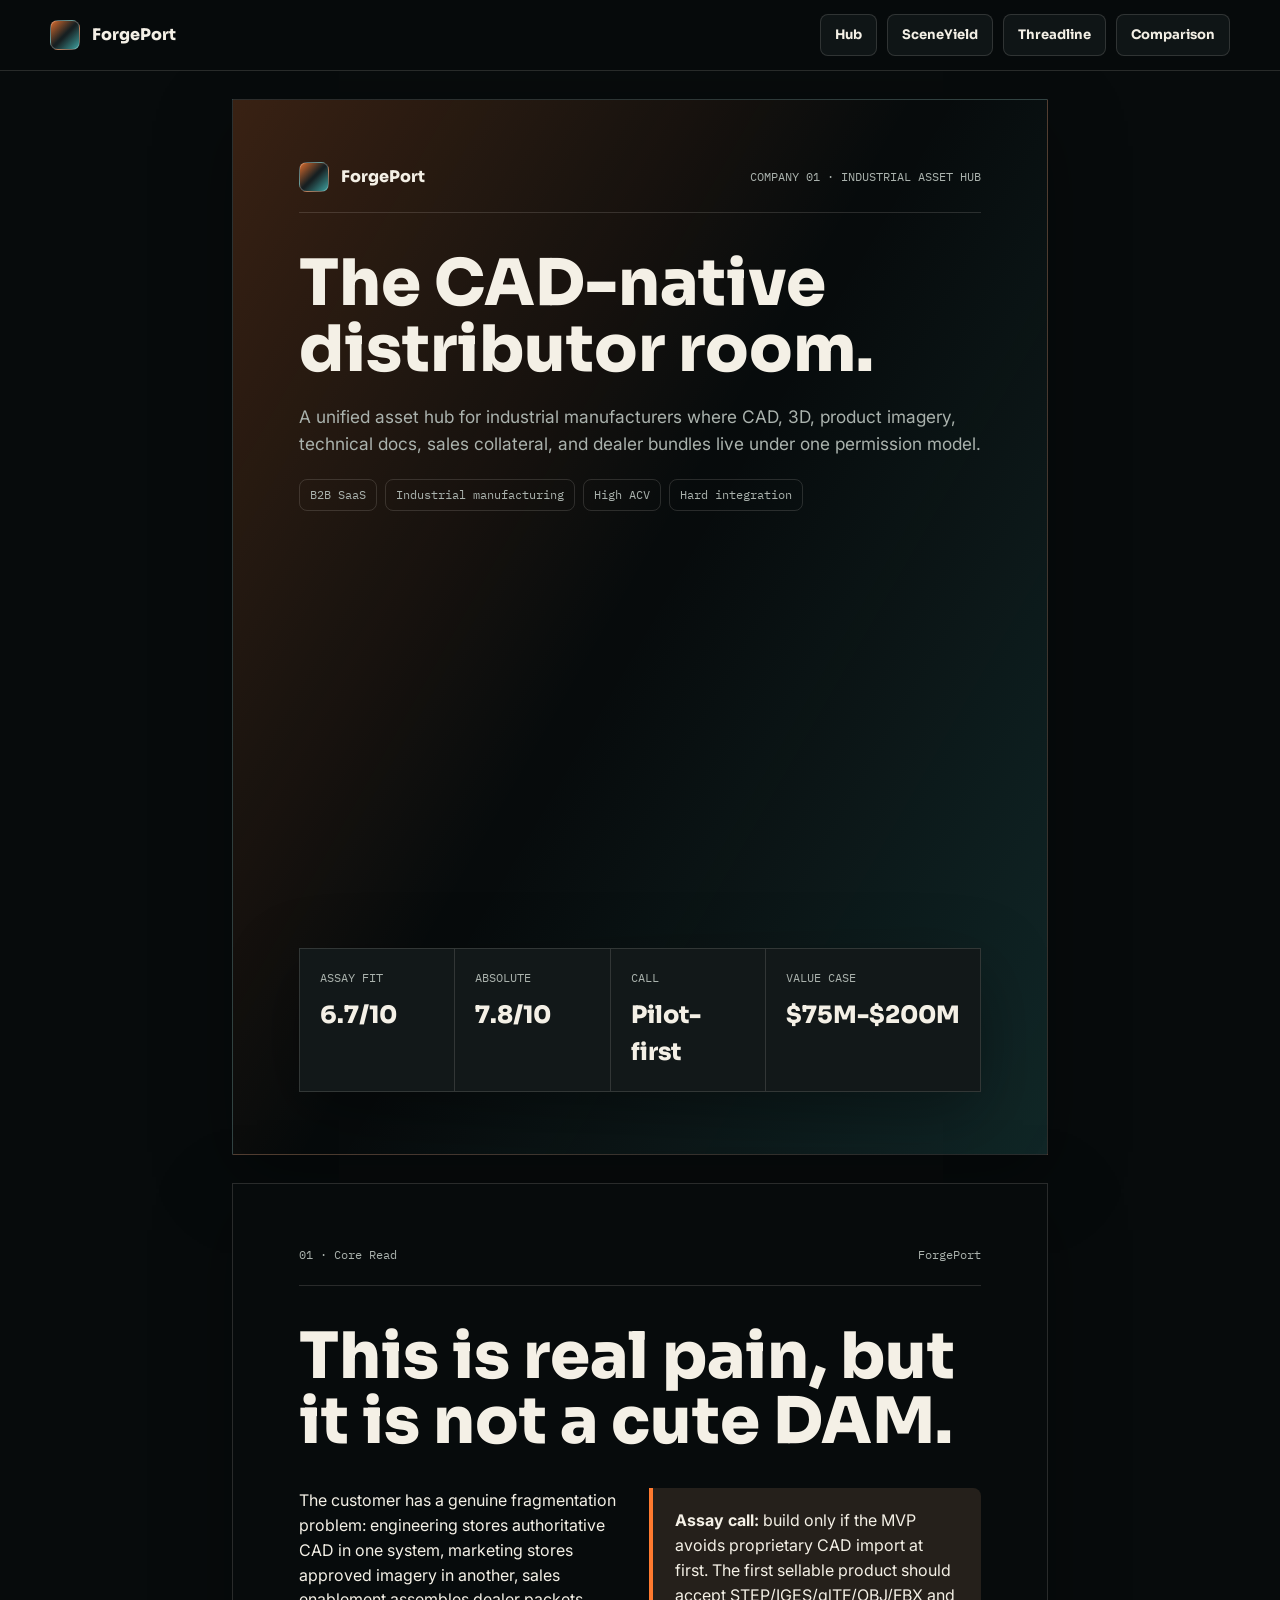
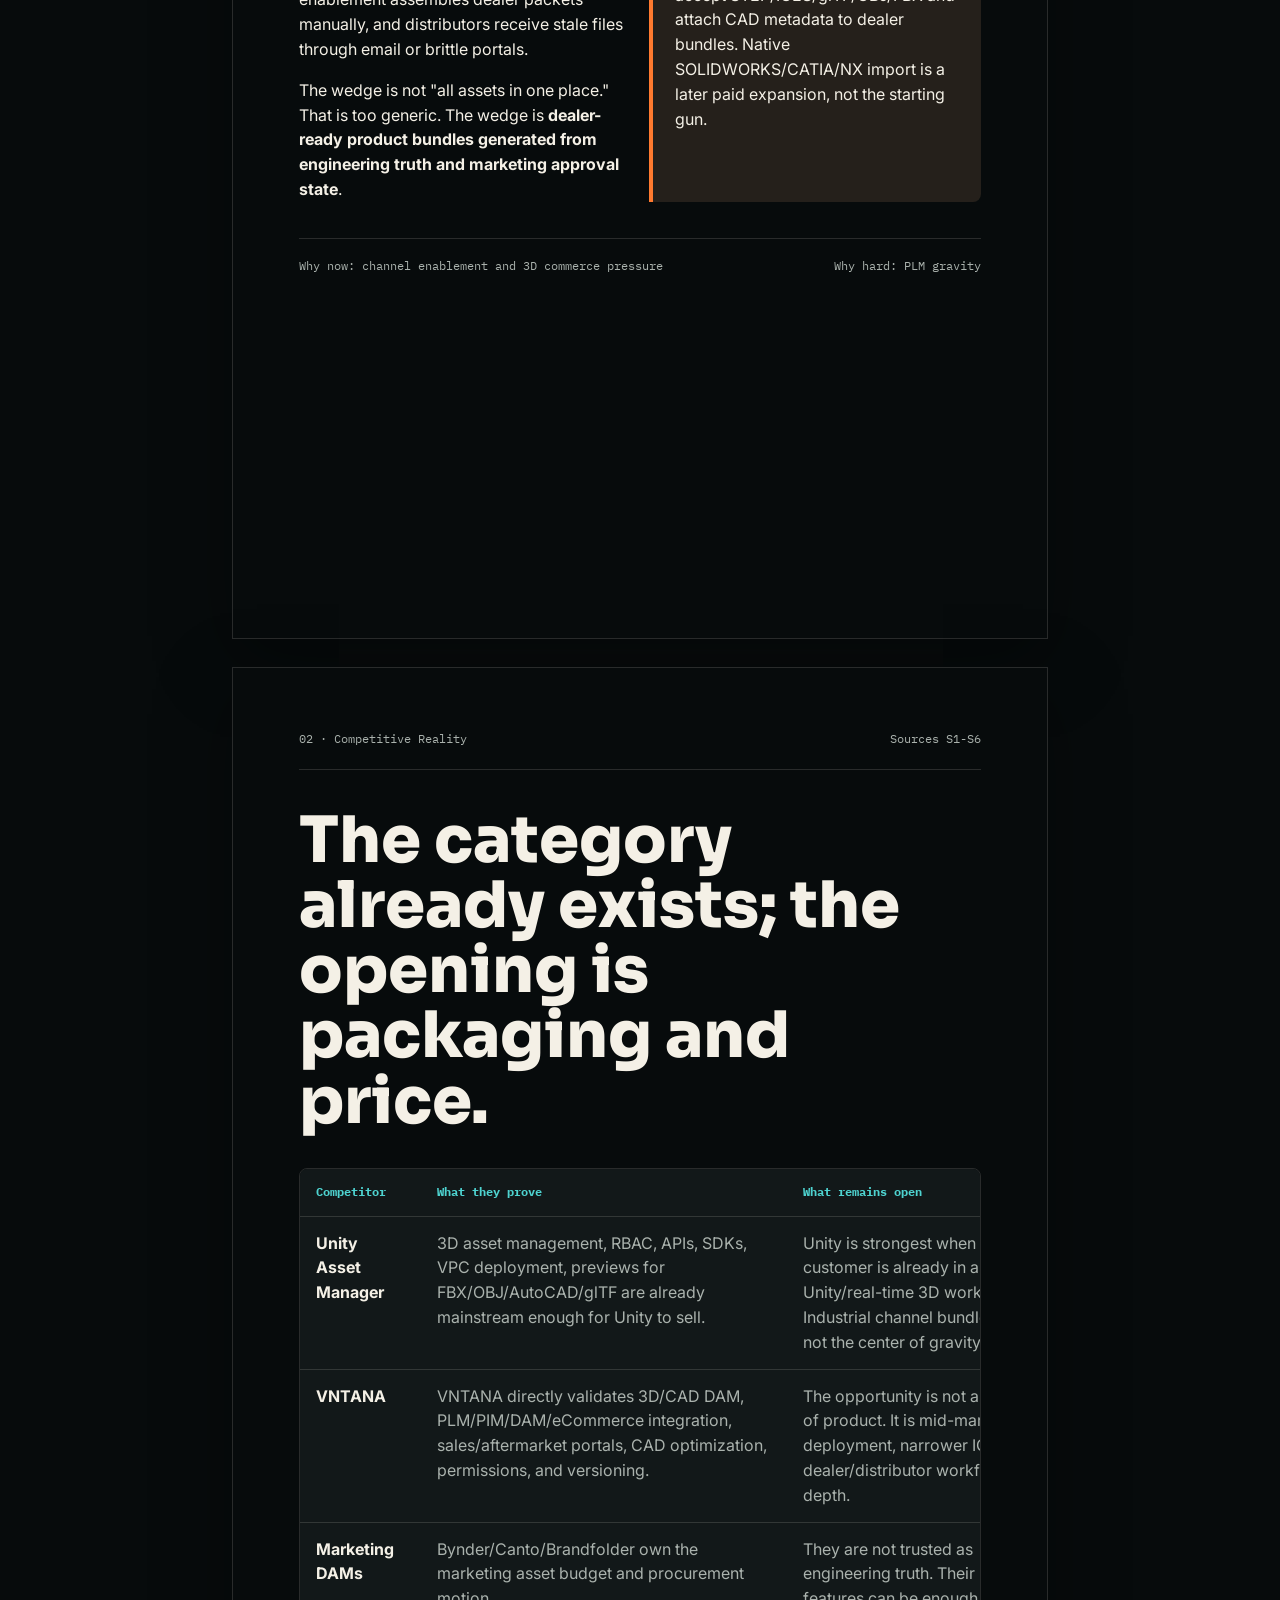
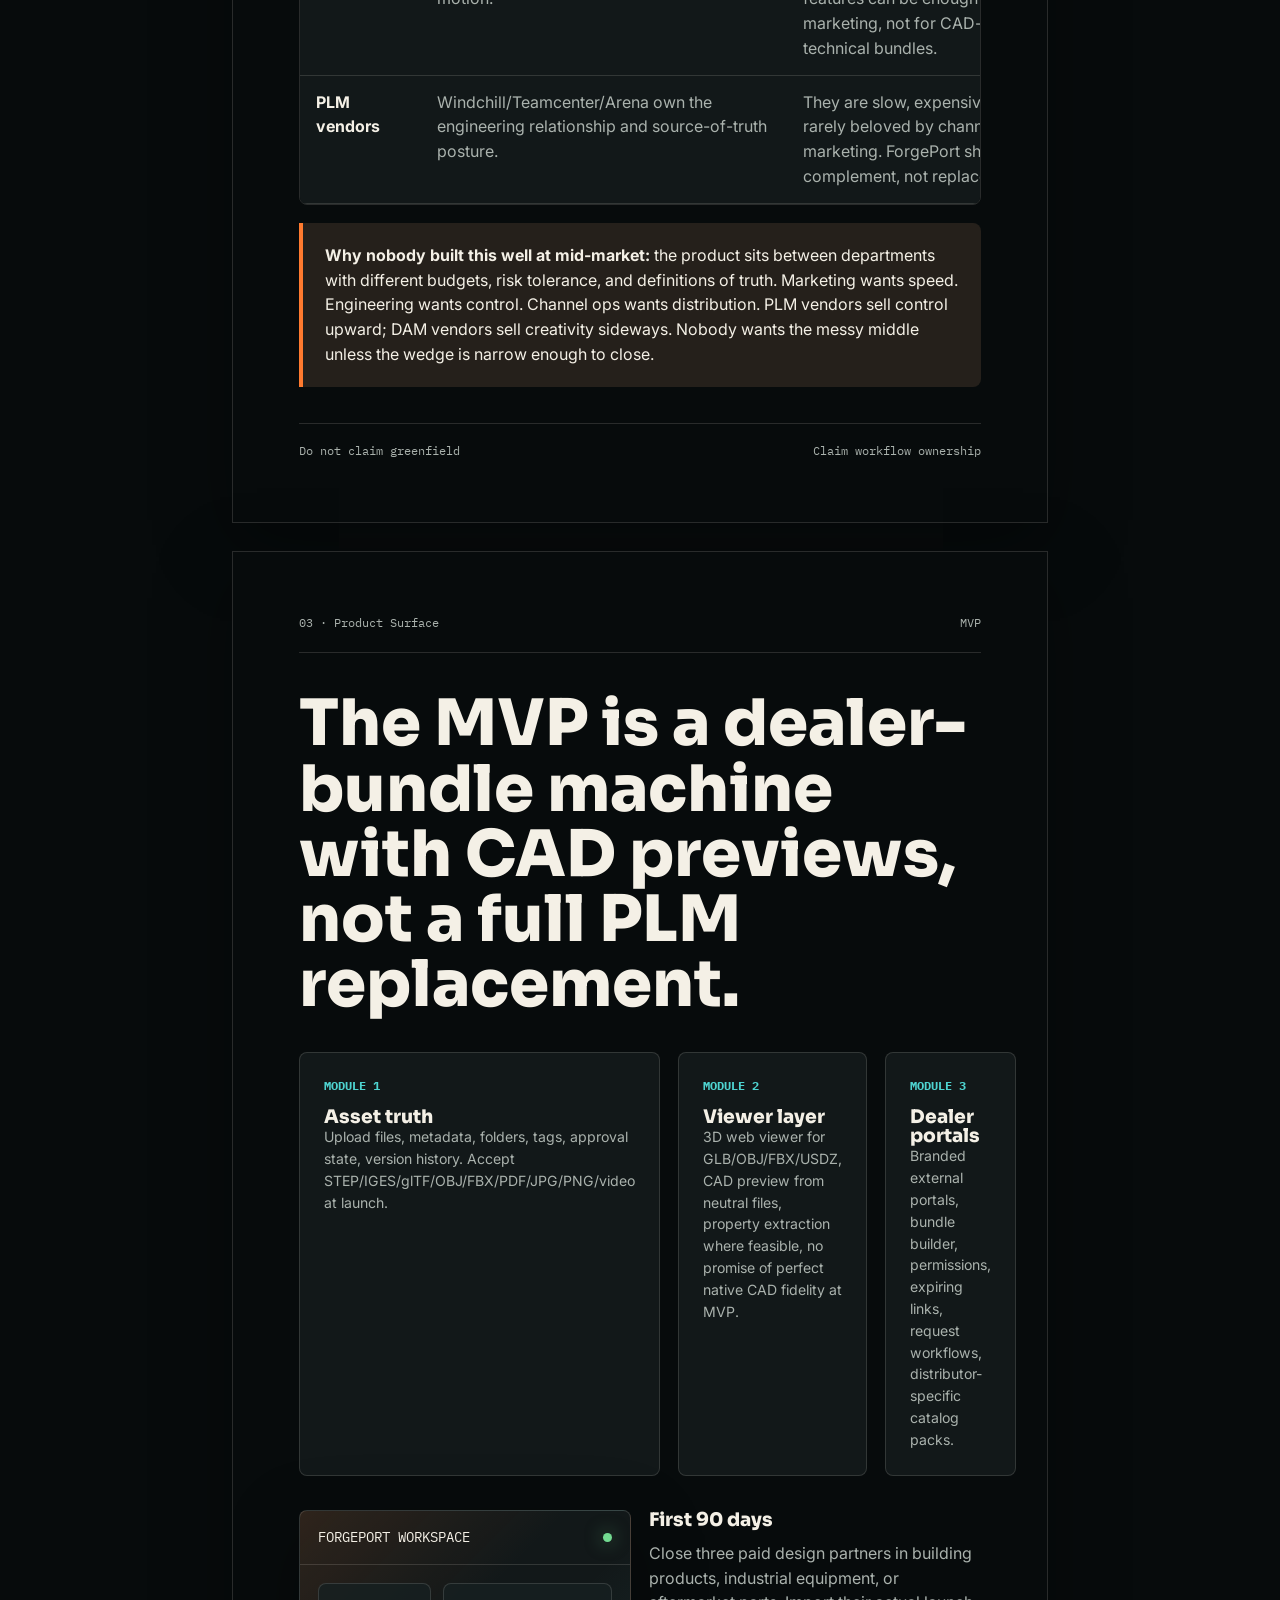
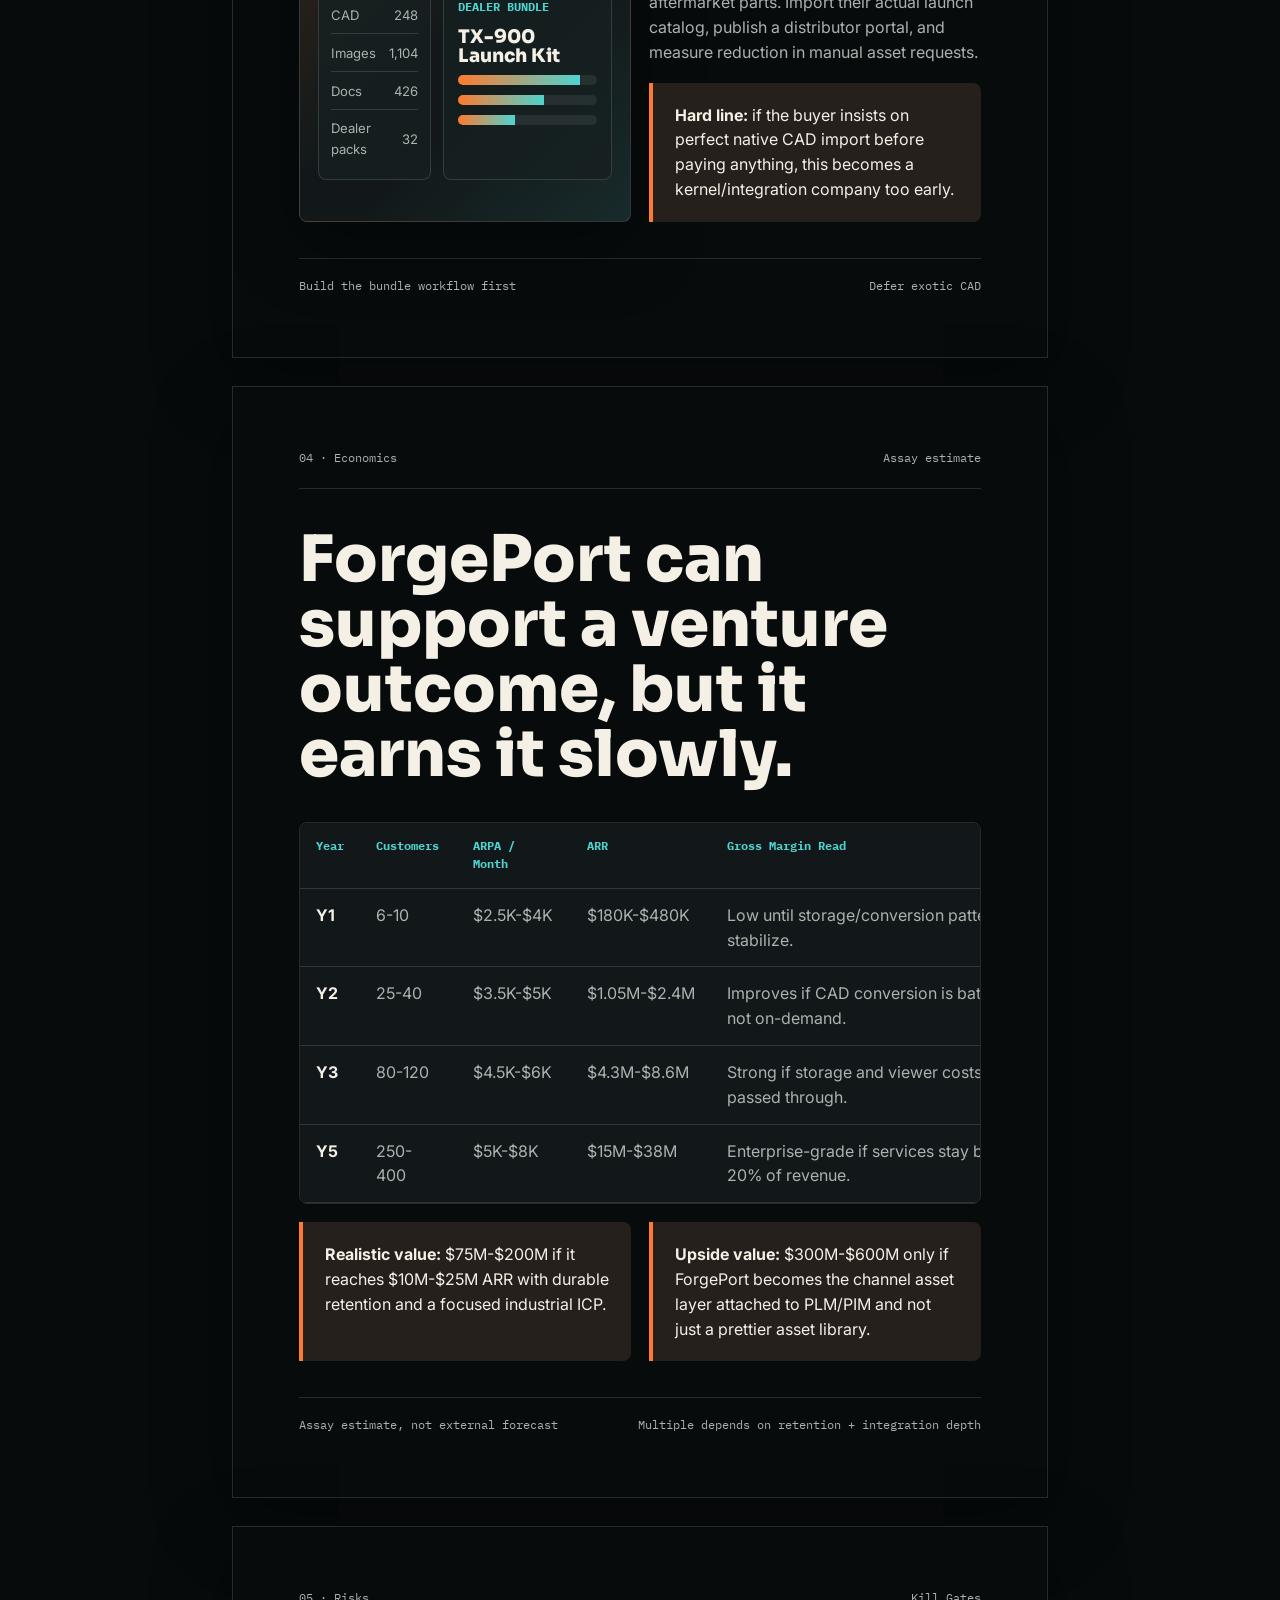
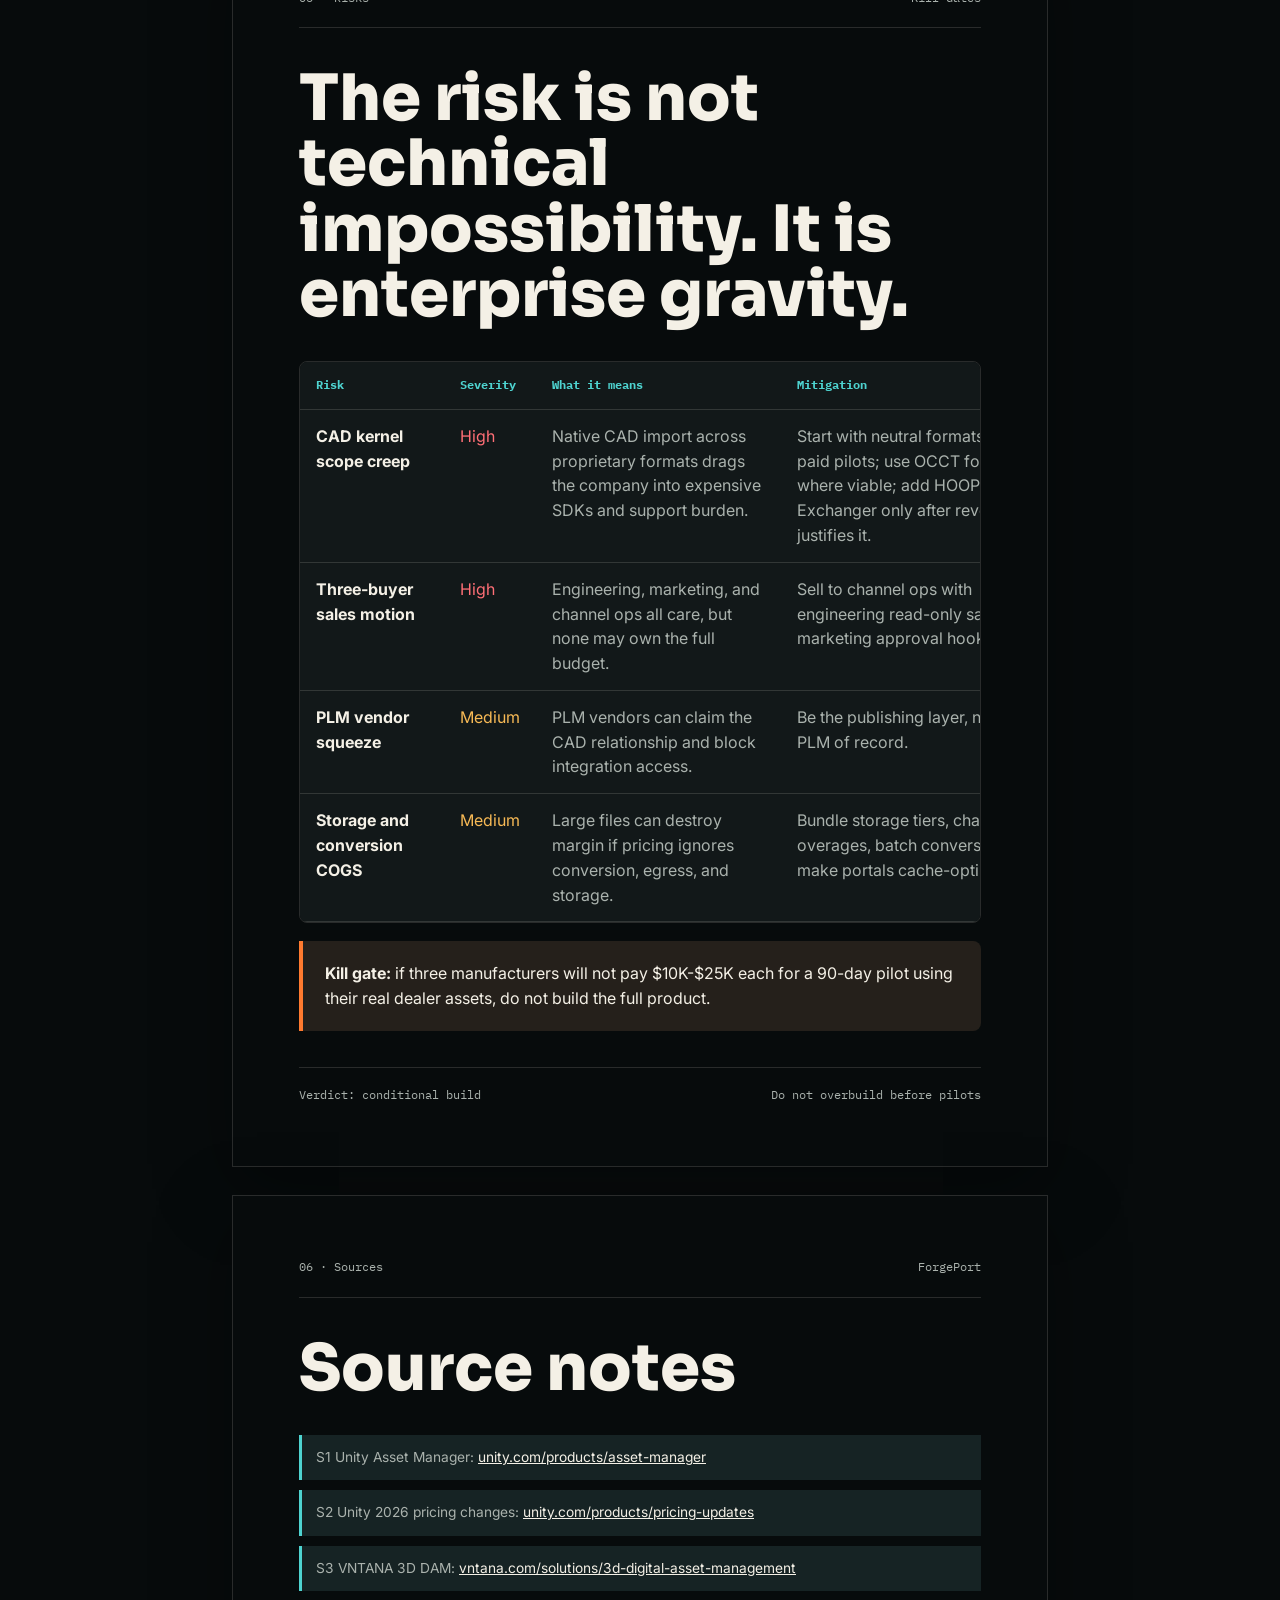
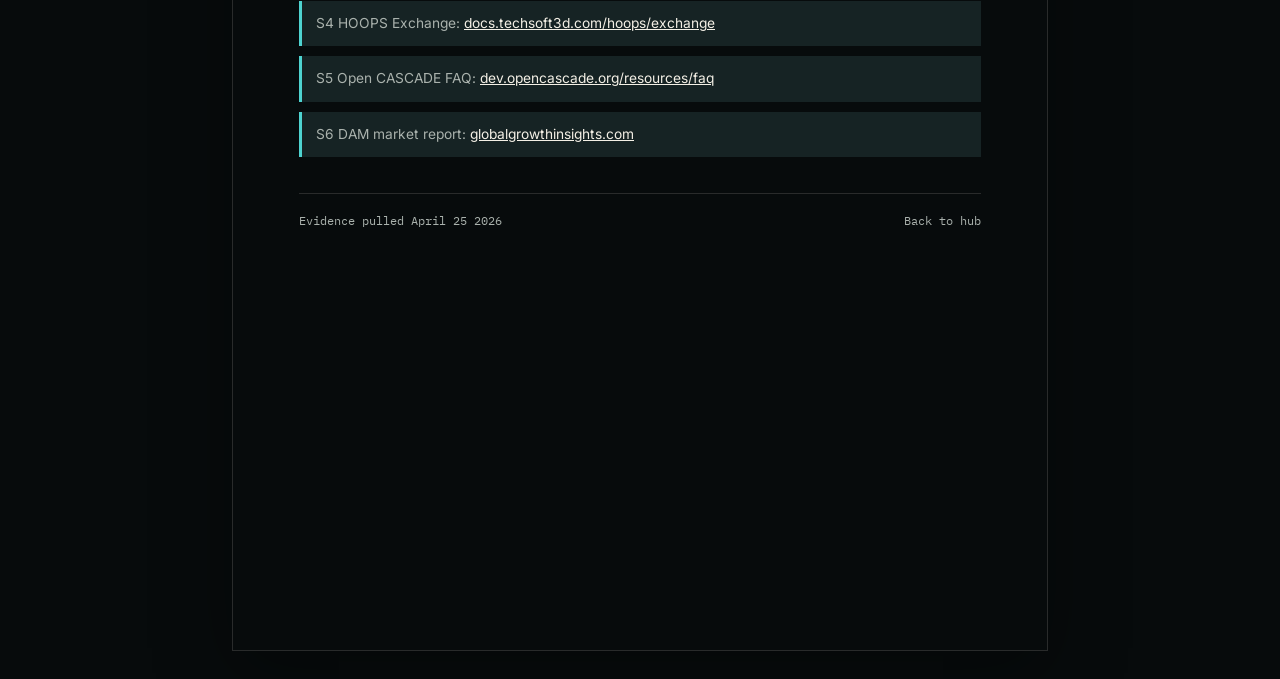
==== decks/01-forgeport/index.html @ aa85836b "Publish three idea venture packet" ====
<!doctype html>
<html lang="en">
<head>
<meta charset="utf-8" />
<meta name="viewport" content="width=device-width,initial-scale=1" />
<title>ForgePort — Industrial Asset Hub Audit</title>
<link rel="preconnect" href="https://fonts.googleapis.com">
<link rel="preconnect" href="https://fonts.gstatic.com" crossorigin>
<link href="https://fonts.googleapis.com/css2?family=IBM+Plex+Mono:wght@400;600;700&family=Inter:wght@400;500;600;700;800&family=Sora:wght@600;700;800&display=swap" rel="stylesheet">
<link rel="stylesheet" href="../../_shared/styles.css" />
</head>
<body class="brand-forge">
<nav class="topbar">
  <div class="container topbar-inner">
    <a class="brand-lockup" href="../../index.html"><span class="brand-mark"></span><span>ForgePort</span></a>
    <div class="navlinks">
      <a href="../../index.html">Hub</a>
      <a href="../02-sceneyield/index.html">SceneYield</a>
      <a href="../03-threadline/index.html">Threadline</a>
      <a href="../04-final-comparison/index.html">Comparison</a>
    </div>
  </div>
</nav>

<main>
  <section class="doc-page cover">
    <div>
      <div class="doc-header">
        <a class="brand-lockup" href="../../index.html"><span class="brand-mark"></span><span>ForgePort</span></a>
        <div class="label">COMPANY 01 · INDUSTRIAL ASSET HUB</div>
      </div>
      <h1 class="doc-title">The CAD-native distributor room.</h1>
      <p class="doc-subtitle">
        A unified asset hub for industrial manufacturers where CAD, 3D, product imagery, technical docs, sales collateral, and dealer bundles live under one permission model.
      </p>
      <div class="tag-row">
        <span class="tag">B2B SaaS</span>
        <span class="tag">Industrial manufacturing</span>
        <span class="tag">High ACV</span>
        <span class="tag">Hard integration</span>
      </div>
    </div>
    <div class="metric-strip">
      <div class="metric"><div class="k">ASSAY FIT</div><div class="v">6.7/10</div></div>
      <div class="metric"><div class="k">ABSOLUTE</div><div class="v">7.8/10</div></div>
      <div class="metric"><div class="k">CALL</div><div class="v">Pilot-first</div></div>
      <div class="metric"><div class="k">VALUE CASE</div><div class="v">$75M-$200M</div></div>
    </div>
  </section>

  <section class="doc-page">
    <div class="doc-header"><div class="label">01 · Core Read</div><div class="label">ForgePort</div></div>
    <h2 class="doc-title">This is real pain, but it is not a cute DAM.</h2>
    <div class="doc-body two-col">
      <div>
        <p>
          The customer has a genuine fragmentation problem: engineering stores authoritative CAD in one system, marketing stores approved imagery in another, sales enablement assembles dealer packets manually, and distributors receive stale files through email or brittle portals.
        </p>
        <p style="margin-top:16px;">
          The wedge is not "all assets in one place." That is too generic. The wedge is <strong>dealer-ready product bundles generated from engineering truth and marketing approval state</strong>.
        </p>
      </div>
      <div class="callout">
        <strong>Assay call:</strong> build only if the MVP avoids proprietary CAD import at first. The first sellable product should accept STEP/IGES/glTF/OBJ/FBX and attach CAD metadata to dealer bundles. Native SOLIDWORKS/CATIA/NX import is a later paid expansion, not the starting gun.
      </div>
    </div>
    <div class="doc-footer"><span>Why now: channel enablement and 3D commerce pressure</span><span>Why hard: PLM gravity</span></div>
  </section>

  <section class="doc-page">
    <div class="doc-header"><div class="label">02 · Competitive Reality</div><div class="label">Sources S1-S6</div></div>
    <h2 class="doc-title">The category already exists; the opening is packaging and price.</h2>
    <div class="doc-body">
      <div class="table-wrap">
        <table>
          <thead><tr><th>Competitor</th><th>What they prove</th><th>What remains open</th></tr></thead>
          <tbody>
            <tr>
              <td><strong>Unity Asset Manager</strong></td>
              <td>3D asset management, RBAC, APIs, SDKs, VPC deployment, previews for FBX/OBJ/AutoCAD/glTF are already mainstream enough for Unity to sell.</td>
              <td>Unity is strongest when a customer is already in a Unity/real-time 3D workflow. Industrial channel bundles are not the center of gravity.</td>
            </tr>
            <tr>
              <td><strong>VNTANA</strong></td>
              <td>VNTANA directly validates 3D/CAD DAM, PLM/PIM/DAM/eCommerce integration, sales/aftermarket portals, CAD optimization, permissions, and versioning.</td>
              <td>The opportunity is not absence of product. It is mid-market deployment, narrower ICP, and dealer/distributor workflow depth.</td>
            </tr>
            <tr>
              <td><strong>Marketing DAMs</strong></td>
              <td>Bynder/Canto/Brandfolder own the marketing asset budget and procurement motion.</td>
              <td>They are not trusted as engineering truth. Their 3D features can be enough for marketing, not for CAD-linked technical bundles.</td>
            </tr>
            <tr>
              <td><strong>PLM vendors</strong></td>
              <td>Windchill/Teamcenter/Arena own the engineering relationship and source-of-truth posture.</td>
              <td>They are slow, expensive, and rarely beloved by channel marketing. ForgePort should complement, not replace, PLM.</td>
            </tr>
          </tbody>
        </table>
      </div>
      <div class="callout" style="margin-top:18px;">
        <strong>Why nobody built this well at mid-market:</strong> the product sits between departments with different budgets, risk tolerance, and definitions of truth. Marketing wants speed. Engineering wants control. Channel ops wants distribution. PLM vendors sell control upward; DAM vendors sell creativity sideways. Nobody wants the messy middle unless the wedge is narrow enough to close.
      </div>
    </div>
    <div class="doc-footer"><span>Do not claim greenfield</span><span>Claim workflow ownership</span></div>
  </section>

  <section class="doc-page">
    <div class="doc-header"><div class="label">03 · Product Surface</div><div class="label">MVP</div></div>
    <h2 class="doc-title">The MVP is a dealer-bundle machine with CAD previews, not a full PLM replacement.</h2>
    <div class="doc-body three-col">
      <div class="score-card">
        <div class="eyebrow">Module 1</div>
        <h3 style="margin-top:12px;">Asset truth</h3>
        <p class="muted small">Upload files, metadata, folders, tags, approval state, version history. Accept STEP/IGES/glTF/OBJ/FBX/PDF/JPG/PNG/video at launch.</p>
      </div>
      <div class="score-card">
        <div class="eyebrow">Module 2</div>
        <h3 style="margin-top:12px;">Viewer layer</h3>
        <p class="muted small">3D web viewer for GLB/OBJ/FBX/USDZ, CAD preview from neutral files, property extraction where feasible, no promise of perfect native CAD fidelity at MVP.</p>
      </div>
      <div class="score-card">
        <div class="eyebrow">Module 3</div>
        <h3 style="margin-top:12px;">Dealer portals</h3>
        <p class="muted small">Branded external portals, bundle builder, permissions, expiring links, request workflows, distributor-specific catalog packs.</p>
      </div>
    </div>
    <div class="doc-body two-col">
      <div class="visual-panel">
        <div class="panel-top"><span class="mono small">FORGEPORT WORKSPACE</span><span class="status-dot"></span></div>
        <div class="panel-body">
          <div class="ui-grid">
            <div class="ui-list">
              <div class="ui-row"><span>CAD</span><span>248</span></div>
              <div class="ui-row"><span>Images</span><span>1,104</span></div>
              <div class="ui-row"><span>Docs</span><span>426</span></div>
              <div class="ui-row"><span>Dealer packs</span><span>32</span></div>
            </div>
            <div class="ui-main">
              <div class="eyebrow">Dealer Bundle</div>
              <h3 style="margin-top:10px;">TX-900 Launch Kit</h3>
              <div class="bar"><span style="--w:88%"></span></div>
              <div class="bar"><span style="--w:62%"></span></div>
              <div class="bar"><span style="--w:41%"></span></div>
            </div>
          </div>
        </div>
      </div>
      <div>
        <h3>First 90 days</h3>
        <p class="muted" style="margin-top:12px;">Close three paid design partners in building products, industrial equipment, or aftermarket parts. Import their actual launch catalog, publish a distributor portal, and measure reduction in manual asset requests.</p>
        <div class="callout" style="margin-top:18px;"><strong>Hard line:</strong> if the buyer insists on perfect native CAD import before paying anything, this becomes a kernel/integration company too early.</div>
      </div>
    </div>
    <div class="doc-footer"><span>Build the bundle workflow first</span><span>Defer exotic CAD</span></div>
  </section>

  <section class="doc-page">
    <div class="doc-header"><div class="label">04 · Economics</div><div class="label">Assay estimate</div></div>
    <h2 class="doc-title">ForgePort can support a venture outcome, but it earns it slowly.</h2>
    <div class="doc-body">
      <div class="table-wrap">
        <table>
          <thead><tr><th>Year</th><th>Customers</th><th>ARPA / Month</th><th>ARR</th><th>Gross Margin Read</th></tr></thead>
          <tbody>
            <tr><td><strong>Y1</strong></td><td>6-10</td><td>$2.5K-$4K</td><td>$180K-$480K</td><td>Low until storage/conversion patterns stabilize.</td></tr>
            <tr><td><strong>Y2</strong></td><td>25-40</td><td>$3.5K-$5K</td><td>$1.05M-$2.4M</td><td>Improves if CAD conversion is batched, not on-demand.</td></tr>
            <tr><td><strong>Y3</strong></td><td>80-120</td><td>$4.5K-$6K</td><td>$4.3M-$8.6M</td><td>Strong if storage and viewer costs are passed through.</td></tr>
            <tr><td><strong>Y5</strong></td><td>250-400</td><td>$5K-$8K</td><td>$15M-$38M</td><td>Enterprise-grade if services stay below 20% of revenue.</td></tr>
          </tbody>
        </table>
      </div>
      <div class="two-col" style="margin-top:18px;">
        <div class="callout"><strong>Realistic value:</strong> $75M-$200M if it reaches $10M-$25M ARR with durable retention and a focused industrial ICP.</div>
        <div class="callout"><strong>Upside value:</strong> $300M-$600M only if ForgePort becomes the channel asset layer attached to PLM/PIM and not just a prettier asset library.</div>
      </div>
    </div>
    <div class="doc-footer"><span>Assay estimate, not external forecast</span><span>Multiple depends on retention + integration depth</span></div>
  </section>

  <section class="doc-page">
    <div class="doc-header"><div class="label">05 · Risks</div><div class="label">Kill Gates</div></div>
    <h2 class="doc-title">The risk is not technical impossibility. It is enterprise gravity.</h2>
    <div class="doc-body">
      <div class="table-wrap">
        <table>
          <thead><tr><th>Risk</th><th>Severity</th><th>What it means</th><th>Mitigation</th></tr></thead>
          <tbody>
            <tr><td><strong>CAD kernel scope creep</strong></td><td class="risk-high">High</td><td>Native CAD import across proprietary formats drags the company into expensive SDKs and support burden.</td><td>Start with neutral formats and paid pilots; use OCCT for MVP where viable; add HOOPS/CAD Exchanger only after revenue justifies it.</td></tr>
            <tr><td><strong>Three-buyer sales motion</strong></td><td class="risk-high">High</td><td>Engineering, marketing, and channel ops all care, but none may own the full budget.</td><td>Sell to channel ops with engineering read-only safety and marketing approval hooks.</td></tr>
            <tr><td><strong>PLM vendor squeeze</strong></td><td class="risk-med">Medium</td><td>PLM vendors can claim the CAD relationship and block integration access.</td><td>Be the publishing layer, not the PLM of record.</td></tr>
            <tr><td><strong>Storage and conversion COGS</strong></td><td class="risk-med">Medium</td><td>Large files can destroy margin if pricing ignores conversion, egress, and storage.</td><td>Bundle storage tiers, charge overages, batch conversions, make portals cache-optimized.</td></tr>
          </tbody>
        </table>
      </div>
      <div class="callout" style="margin-top:18px;"><strong>Kill gate:</strong> if three manufacturers will not pay $10K-$25K each for a 90-day pilot using their real dealer assets, do not build the full product.</div>
    </div>
    <div class="doc-footer"><span>Verdict: conditional build</span><span>Do not overbuild before pilots</span></div>
  </section>

  <section class="doc-page">
    <div class="doc-header"><div class="label">06 · Sources</div><div class="label">ForgePort</div></div>
    <h2 class="doc-title">Source notes</h2>
    <div class="doc-body source-list">
      <div class="source">S1 Unity Asset Manager: <a href="https://unity.com/products/asset-manager">unity.com/products/asset-manager</a></div>
      <div class="source">S2 Unity 2026 pricing changes: <a href="https://unity.com/products/pricing-updates">unity.com/products/pricing-updates</a></div>
      <div class="source">S3 VNTANA 3D DAM: <a href="https://www.vntana.com/solutions/3d-digital-asset-management/">vntana.com/solutions/3d-digital-asset-management</a></div>
      <div class="source">S4 HOOPS Exchange: <a href="https://docs.techsoft3d.com/hoops/exchange/">docs.techsoft3d.com/hoops/exchange</a></div>
      <div class="source">S5 Open CASCADE FAQ: <a href="https://dev.opencascade.org/resources/faq">dev.opencascade.org/resources/faq</a></div>
      <div class="source">S6 DAM market report: <a href="https://www.globalgrowthinsights.com/market-reports/digital-asset-management-dam-software-market-121725">globalgrowthinsights.com</a></div>
    </div>
    <div class="doc-footer"><span>Evidence pulled April 25 2026</span><span>Back to hub</span></div>
  </section>
</main>
</body>
</html>
---- _shared/styles.css ----
:root {
  color-scheme: dark;
  --page: #090b0f;
  --surface: #11151c;
  --surface-2: #161c25;
  --surface-3: #202733;
  --text: #f5f1e8;
  --muted: #a9b0b9;
  --line: rgba(245, 241, 232, 0.14);
  --line-strong: rgba(245, 241, 232, 0.28);
  --accent: #ff7a2f;
  --accent-2: #49d6d2;
  --accent-3: #d8c16d;
  --danger: #ff6f76;
  --success: #73db91;
  --warning: #f7b955;
  --font-head: "Sora", "Inter", system-ui, sans-serif;
  --font-body: "Inter", system-ui, sans-serif;
  --font-mono: "IBM Plex Mono", ui-monospace, monospace;
  --shadow: 0 22px 70px rgba(0, 0, 0, 0.34);
}

html {
  scroll-behavior: smooth;
}

* {
  box-sizing: border-box;
}

body {
  margin: 0;
  background: var(--page);
  color: var(--text);
  font-family: var(--font-body);
  font-size: 16px;
  line-height: 1.55;
  -webkit-font-smoothing: antialiased;
}

a {
  color: inherit;
}

img,
svg {
  max-width: 100%;
}

h1,
h2,
h3,
h4,
.display {
  margin: 0;
  font-family: var(--font-head);
  font-weight: 800;
  line-height: 1.02;
  letter-spacing: 0;
}

p {
  margin: 0;
}

.mono {
  font-family: var(--font-mono);
}

.muted {
  color: var(--muted);
}

.container {
  width: min(1180px, calc(100vw - 40px));
  margin: 0 auto;
}

.wide {
  width: min(1380px, calc(100vw - 40px));
}

.topbar {
  position: sticky;
  top: 0;
  z-index: 20;
  border-bottom: 1px solid var(--line);
  background: color-mix(in srgb, var(--page) 92%, transparent);
  backdrop-filter: blur(18px);
}

.topbar-inner {
  display: flex;
  align-items: center;
  justify-content: space-between;
  gap: 20px;
  padding: 14px 0;
}

.brand-lockup {
  display: flex;
  align-items: center;
  gap: 12px;
  text-decoration: none;
  font-family: var(--font-head);
  font-weight: 800;
}

.brand-mark {
  width: 30px;
  height: 30px;
  border-radius: 8px;
  border: 1px solid var(--line-strong);
  background:
    linear-gradient(135deg, color-mix(in srgb, var(--accent) 84%, transparent), transparent 48%),
    linear-gradient(315deg, color-mix(in srgb, var(--accent-2) 72%, transparent), transparent 48%),
    var(--surface-2);
}

.navlinks {
  display: flex;
  align-items: center;
  gap: 10px;
  flex-wrap: wrap;
}

.navlinks a,
.button {
  display: inline-flex;
  align-items: center;
  justify-content: center;
  gap: 8px;
  min-height: 40px;
  padding: 10px 14px;
  border: 1px solid var(--line);
  border-radius: 8px;
  color: var(--text);
  text-decoration: none;
  font-family: var(--font-head);
  font-size: 0.82rem;
  font-weight: 700;
  background: color-mix(in srgb, var(--surface) 86%, transparent);
}

.button.primary {
  border-color: color-mix(in srgb, var(--accent) 64%, transparent);
  background: var(--accent);
  color: #11151c;
}

.hero {
  position: relative;
  overflow: hidden;
  padding: 92px 0 70px;
  border-bottom: 1px solid var(--line);
}

.hero::before {
  content: "";
  position: absolute;
  inset: 0;
  opacity: 0.45;
  pointer-events: none;
  background:
    linear-gradient(90deg, transparent 0 10%, color-mix(in srgb, var(--accent-2) 18%, transparent) 10% 10.2%, transparent 10.2% 89.8%, color-mix(in srgb, var(--accent) 15%, transparent) 89.8% 90%, transparent 90%),
    linear-gradient(0deg, transparent 0 32%, rgba(255,255,255,0.08) 32% 32.1%, transparent 32.1% 68%, rgba(255,255,255,0.06) 68% 68.1%, transparent 68.1%);
}

.hero-grid {
  position: relative;
  z-index: 1;
  display: grid;
  grid-template-columns: 1.05fr 0.95fr;
  gap: 54px;
  align-items: center;
}

.eyebrow {
  font-family: var(--font-mono);
  color: var(--accent-2);
  font-size: 0.74rem;
  font-weight: 700;
  letter-spacing: 0;
  text-transform: uppercase;
}

.hero h1 {
  max-width: 12ch;
  margin-top: 18px;
  font-size: clamp(3rem, 7vw, 6.6rem);
}

.hero .lede {
  max-width: 66ch;
  margin-top: 24px;
  color: var(--muted);
  font-size: 1.18rem;
}

.hero-actions {
  display: flex;
  gap: 12px;
  flex-wrap: wrap;
  margin-top: 34px;
}

.metric-strip {
  display: grid;
  grid-template-columns: repeat(4, 1fr);
  border: 1px solid var(--line);
  background: var(--surface);
  box-shadow: var(--shadow);
}

.metric {
  min-height: 112px;
  padding: 20px;
  border-right: 1px solid var(--line);
}

.metric:last-child {
  border-right: 0;
}

.metric .k {
  font-family: var(--font-mono);
  color: var(--muted);
  font-size: 0.74rem;
}

.metric .v {
  margin-top: 10px;
  font-family: var(--font-head);
  font-size: 1.5rem;
  font-weight: 800;
  color: var(--text);
}

.visual-panel {
  border: 1px solid var(--line);
  border-radius: 8px;
  background:
    linear-gradient(135deg, color-mix(in srgb, var(--accent) 12%, transparent), transparent 42%),
    linear-gradient(315deg, color-mix(in srgb, var(--accent-2) 10%, transparent), transparent 44%),
    var(--surface);
  box-shadow: var(--shadow);
  overflow: hidden;
}

.visual-panel .panel-top {
  display: flex;
  align-items: center;
  justify-content: space-between;
  gap: 12px;
  padding: 16px 18px;
  border-bottom: 1px solid var(--line);
}

.status-dot {
  width: 9px;
  height: 9px;
  border-radius: 50%;
  background: var(--success);
  box-shadow: 0 0 18px color-mix(in srgb, var(--success) 56%, transparent);
}

.panel-body {
  padding: 18px;
}

.ui-grid {
  display: grid;
  grid-template-columns: 0.8fr 1.2fr;
  gap: 12px;
}

.ui-list,
.ui-main,
.ui-card {
  border: 1px solid var(--line);
  border-radius: 8px;
  background: color-mix(in srgb, var(--surface-2) 82%, transparent);
}

.ui-list {
  padding: 12px;
}

.ui-row {
  display: flex;
  align-items: center;
  justify-content: space-between;
  gap: 10px;
  min-height: 38px;
  padding: 8px 0;
  border-bottom: 1px solid var(--line);
  color: var(--muted);
  font-size: 0.82rem;
}

.ui-row:last-child {
  border-bottom: 0;
}

.ui-pill {
  padding: 4px 8px;
  border-radius: 8px;
  background: color-mix(in srgb, var(--accent) 18%, transparent);
  color: var(--text);
  font-family: var(--font-mono);
  font-size: 0.68rem;
}

.ui-main {
  padding: 14px;
}

.bar {
  height: 10px;
  margin-top: 10px;
  border-radius: 8px;
  background: var(--surface-3);
  overflow: hidden;
}

.bar span {
  display: block;
  height: 100%;
  width: var(--w, 50%);
  background: linear-gradient(90deg, var(--accent), var(--accent-2));
}

.section {
  padding: 76px 0;
}

.section-head {
  display: flex;
  justify-content: space-between;
  gap: 32px;
  align-items: end;
  margin-bottom: 34px;
}

.section h2 {
  max-width: 18ch;
  font-size: clamp(2rem, 4vw, 3.35rem);
}

.section .section-copy {
  max-width: 58ch;
  color: var(--muted);
}

.deck-grid {
  display: grid;
  grid-template-columns: repeat(4, 1fr);
  gap: 18px;
}

.deck-card {
  position: relative;
  min-height: 285px;
  display: flex;
  flex-direction: column;
  padding: 22px;
  border: 1px solid var(--line);
  border-radius: 8px;
  background: var(--surface);
  color: var(--text);
  text-decoration: none;
  box-shadow: var(--shadow);
}

.deck-card:hover {
  border-color: color-mix(in srgb, var(--accent) 62%, transparent);
  transform: translateY(-2px);
}

.deck-card .num {
  font-family: var(--font-mono);
  color: var(--accent-2);
  font-size: 0.78rem;
}

.deck-card h3 {
  margin-top: 18px;
  font-size: 1.45rem;
}

.deck-card p {
  margin-top: 14px;
  color: var(--muted);
  font-size: 0.94rem;
}

.deck-card .open {
  margin-top: auto;
  padding-top: 24px;
  color: var(--accent-2);
  font-family: var(--font-head);
  font-weight: 800;
  font-size: 0.82rem;
}

.score-row {
  display: grid;
  grid-template-columns: repeat(3, 1fr);
  gap: 18px;
}

.score-card {
  border: 1px solid var(--line);
  border-radius: 8px;
  background: var(--surface);
  padding: 24px;
}

.score-card .score {
  font-family: var(--font-head);
  font-size: 3.4rem;
  font-weight: 800;
}

.score-card .label {
  margin-top: 8px;
  color: var(--muted);
}

.table-wrap {
  overflow-x: auto;
  border: 1px solid var(--line);
  border-radius: 8px;
}

table {
  width: 100%;
  border-collapse: collapse;
  min-width: 760px;
  background: var(--surface);
}

th,
td {
  padding: 14px 16px;
  border-bottom: 1px solid var(--line);
  text-align: left;
  vertical-align: top;
}

th {
  font-family: var(--font-mono);
  color: var(--accent-2);
  font-size: 0.75rem;
}

td {
  color: var(--muted);
}

td strong {
  color: var(--text);
}

.callout {
  border-left: 4px solid var(--accent);
  border-radius: 0 8px 8px 0;
  background: color-mix(in srgb, var(--accent) 8%, var(--surface));
  padding: 20px 22px;
}

.callout strong {
  color: var(--text);
}

.two-col {
  display: grid;
  grid-template-columns: 1fr 1fr;
  gap: 18px;
}

.three-col {
  display: grid;
  grid-template-columns: repeat(3, 1fr);
  gap: 18px;
}

.doc-page {
  width: min(8.5in, calc(100vw - 36px));
  min-height: 11in;
  margin: 28px auto;
  padding: 62px 66px;
  border: 1px solid var(--line);
  background: var(--page);
  box-shadow: var(--shadow);
  overflow: hidden;
}

.doc-page.cover {
  display: flex;
  min-height: 11in;
  flex-direction: column;
  justify-content: space-between;
  background:
    linear-gradient(120deg, color-mix(in srgb, var(--accent) 20%, transparent), transparent 48%),
    linear-gradient(300deg, color-mix(in srgb, var(--accent-2) 14%, transparent), transparent 50%),
    var(--page);
}

.doc-header {
  display: flex;
  align-items: center;
  justify-content: space-between;
  gap: 20px;
  padding-bottom: 20px;
  border-bottom: 1px solid var(--line);
}

.doc-header .label,
.doc-footer {
  font-family: var(--font-mono);
  color: var(--muted);
  font-size: 0.74rem;
}

.doc-title {
  margin-top: 38px;
  font-size: clamp(2.3rem, 5vw, 4.6rem);
}

.doc-subtitle {
  max-width: 62ch;
  margin-top: 22px;
  color: var(--muted);
  font-size: 1.08rem;
}

.doc-body {
  margin-top: 34px;
}

.doc-footer {
  margin-top: 36px;
  padding-top: 18px;
  border-top: 1px solid var(--line);
  display: flex;
  justify-content: space-between;
  gap: 20px;
}

.tag-row {
  display: flex;
  flex-wrap: wrap;
  gap: 8px;
  margin-top: 22px;
}

.tag {
  display: inline-flex;
  align-items: center;
  min-height: 30px;
  padding: 6px 10px;
  border: 1px solid var(--line);
  border-radius: 8px;
  color: var(--muted);
  font-family: var(--font-mono);
  font-size: 0.72rem;
}

.source-list {
  display: grid;
  gap: 10px;
}

.source {
  padding: 12px 14px;
  border-left: 3px solid var(--accent-2);
  background: color-mix(in srgb, var(--accent-2) 6%, var(--surface));
  color: var(--muted);
  font-size: 0.86rem;
}

.source a {
  color: var(--text);
}

.brand-forge {
  --page: #070b0c;
  --surface: #121819;
  --surface-2: #172022;
  --surface-3: #263031;
  --text: #f4f0e6;
  --muted: #aab2ad;
  --accent: #ff7a2f;
  --accent-2: #4ed3d0;
  --accent-3: #d2b16b;
}

.brand-scene {
  --page: #12090e;
  --surface: #1d1118;
  --surface-2: #281722;
  --surface-3: #362332;
  --text: #fff4e8;
  --muted: #c8aebc;
  --accent: #ff4d8d;
  --accent-2: #ffcf5c;
  --accent-3: #66e0d1;
}

.brand-thread {
  --page: #07100d;
  --surface: #0f1b17;
  --surface-2: #14241f;
  --surface-3: #20362f;
  --text: #effaf1;
  --muted: #adc0b5;
  --accent: #76f1a0;
  --accent-2: #82c8ff;
  --accent-3: #f0c267;
}

.brand-final {
  --page: #0b0b10;
  --surface: #15151d;
  --surface-2: #1b1b26;
  --surface-3: #272735;
  --text: #f7f0e4;
  --muted: #b7b0a6;
  --accent: #e0b85a;
  --accent-2: #74d6c7;
  --accent-3: #ff7e67;
}

.small {
  font-size: 0.88rem;
}

.risk-high {
  color: var(--danger);
}

.risk-med {
  color: var(--warning);
}

.risk-low {
  color: var(--success);
}

@media (max-width: 980px) {
  .hero-grid,
  .two-col,
  .three-col,
  .score-row {
    grid-template-columns: 1fr;
  }

  .deck-grid {
    grid-template-columns: repeat(2, 1fr);
  }

  .metric-strip {
    grid-template-columns: repeat(2, 1fr);
  }

  .metric:nth-child(2) {
    border-right: 0;
  }

  .section-head {
    display: block;
  }

  .section .section-copy {
    margin-top: 16px;
  }
}

@media (max-width: 640px) {
  .container,
  .wide {
    width: min(100vw - 24px, 1180px);
  }

  .topbar-inner {
    align-items: flex-start;
    flex-direction: column;
  }

  .navlinks {
    width: 100%;
  }

  .navlinks a {
    flex: 1;
    min-width: 130px;
  }

  .hero {
    padding: 62px 0 46px;
  }

  .hero h1 {
    font-size: 3rem;
  }

  .deck-grid {
    grid-template-columns: 1fr;
  }

  .metric-strip {
    grid-template-columns: 1fr;
  }

  .metric,
  .metric:nth-child(2) {
    border-right: 0;
    border-bottom: 1px solid var(--line);
  }

  .metric:last-child {
    border-bottom: 0;
  }

  .doc-page {
    padding: 34px 22px;
  }

  .ui-grid {
    grid-template-columns: 1fr;
  }

  .doc-footer,
  .doc-header {
    display: block;
  }
}

@media print {
  body {
    background: #fff;
  }

  .topbar,
  .hero,
  .section,
  .button {
    display: none !important;
  }

  .doc-page {
    width: 8.5in;
    min-height: 11in;
    margin: 0;
    box-shadow: none;
    page-break-after: always;
  }
}
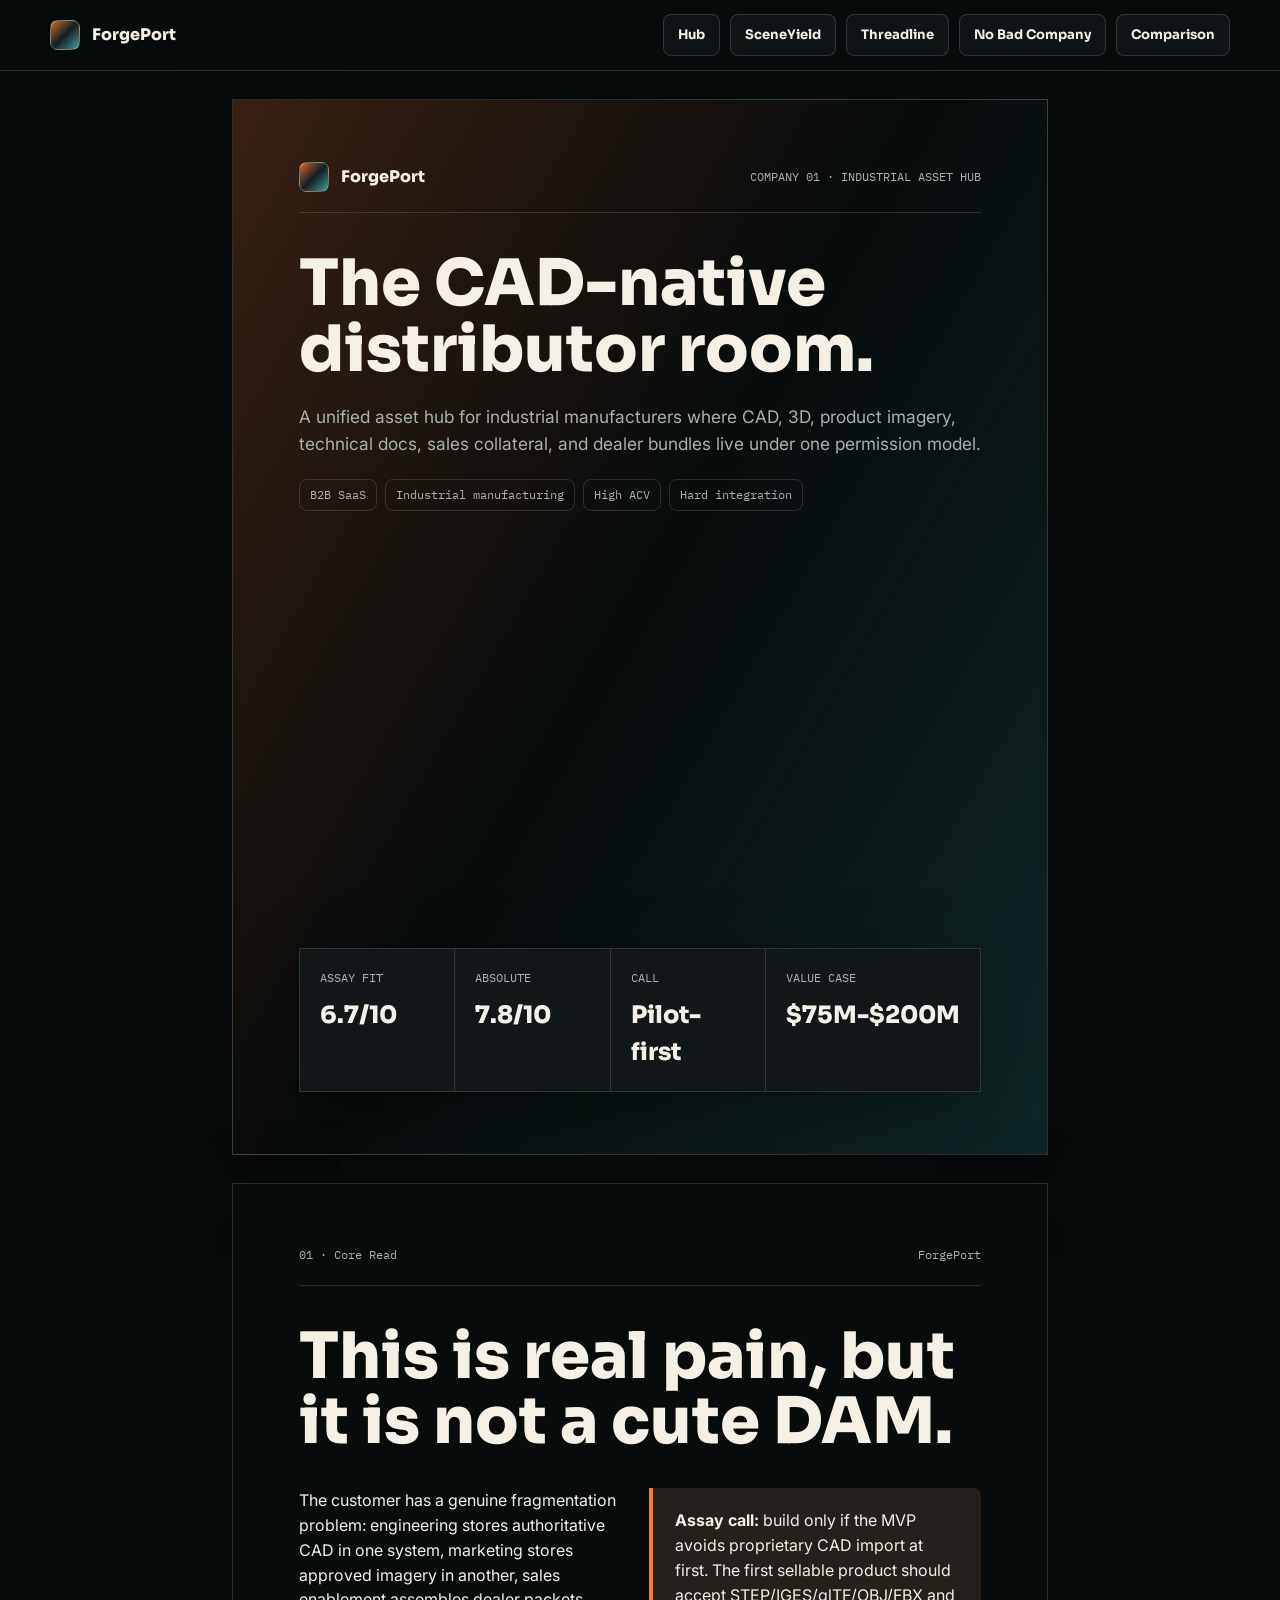
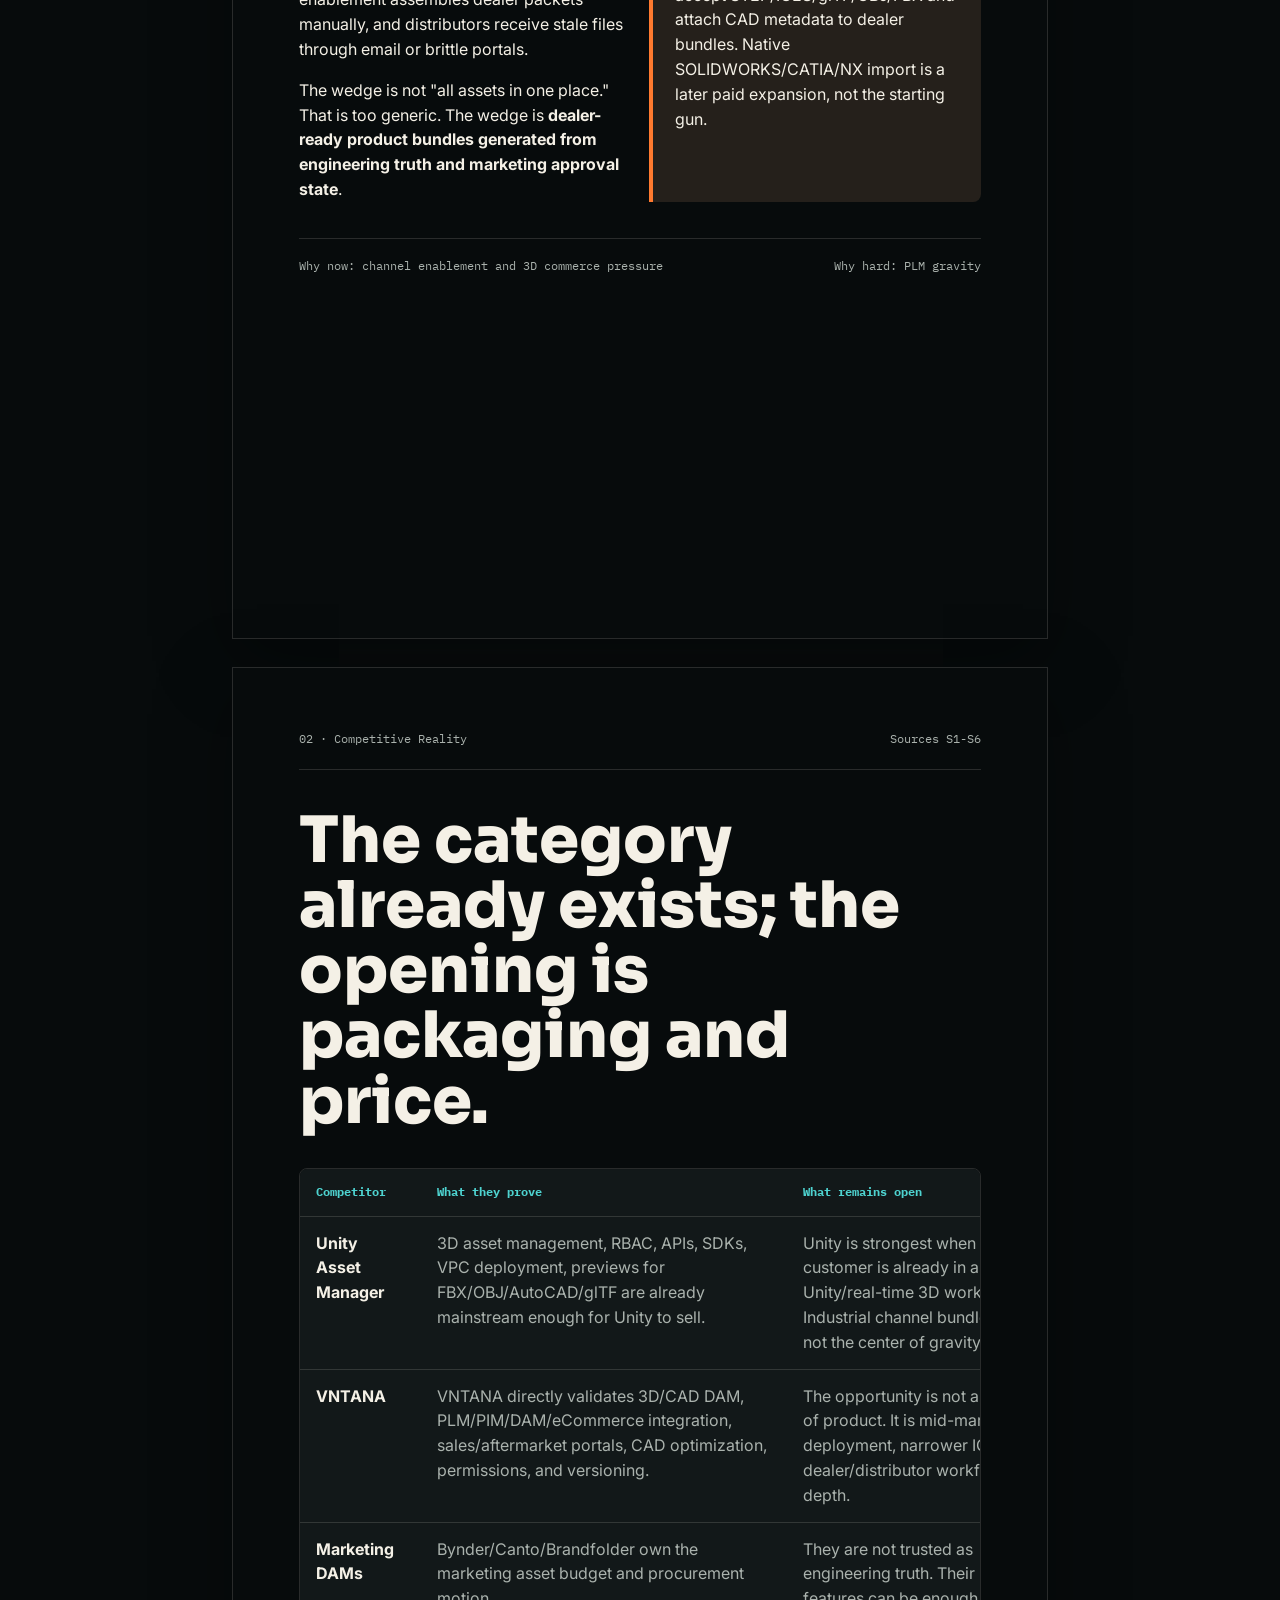
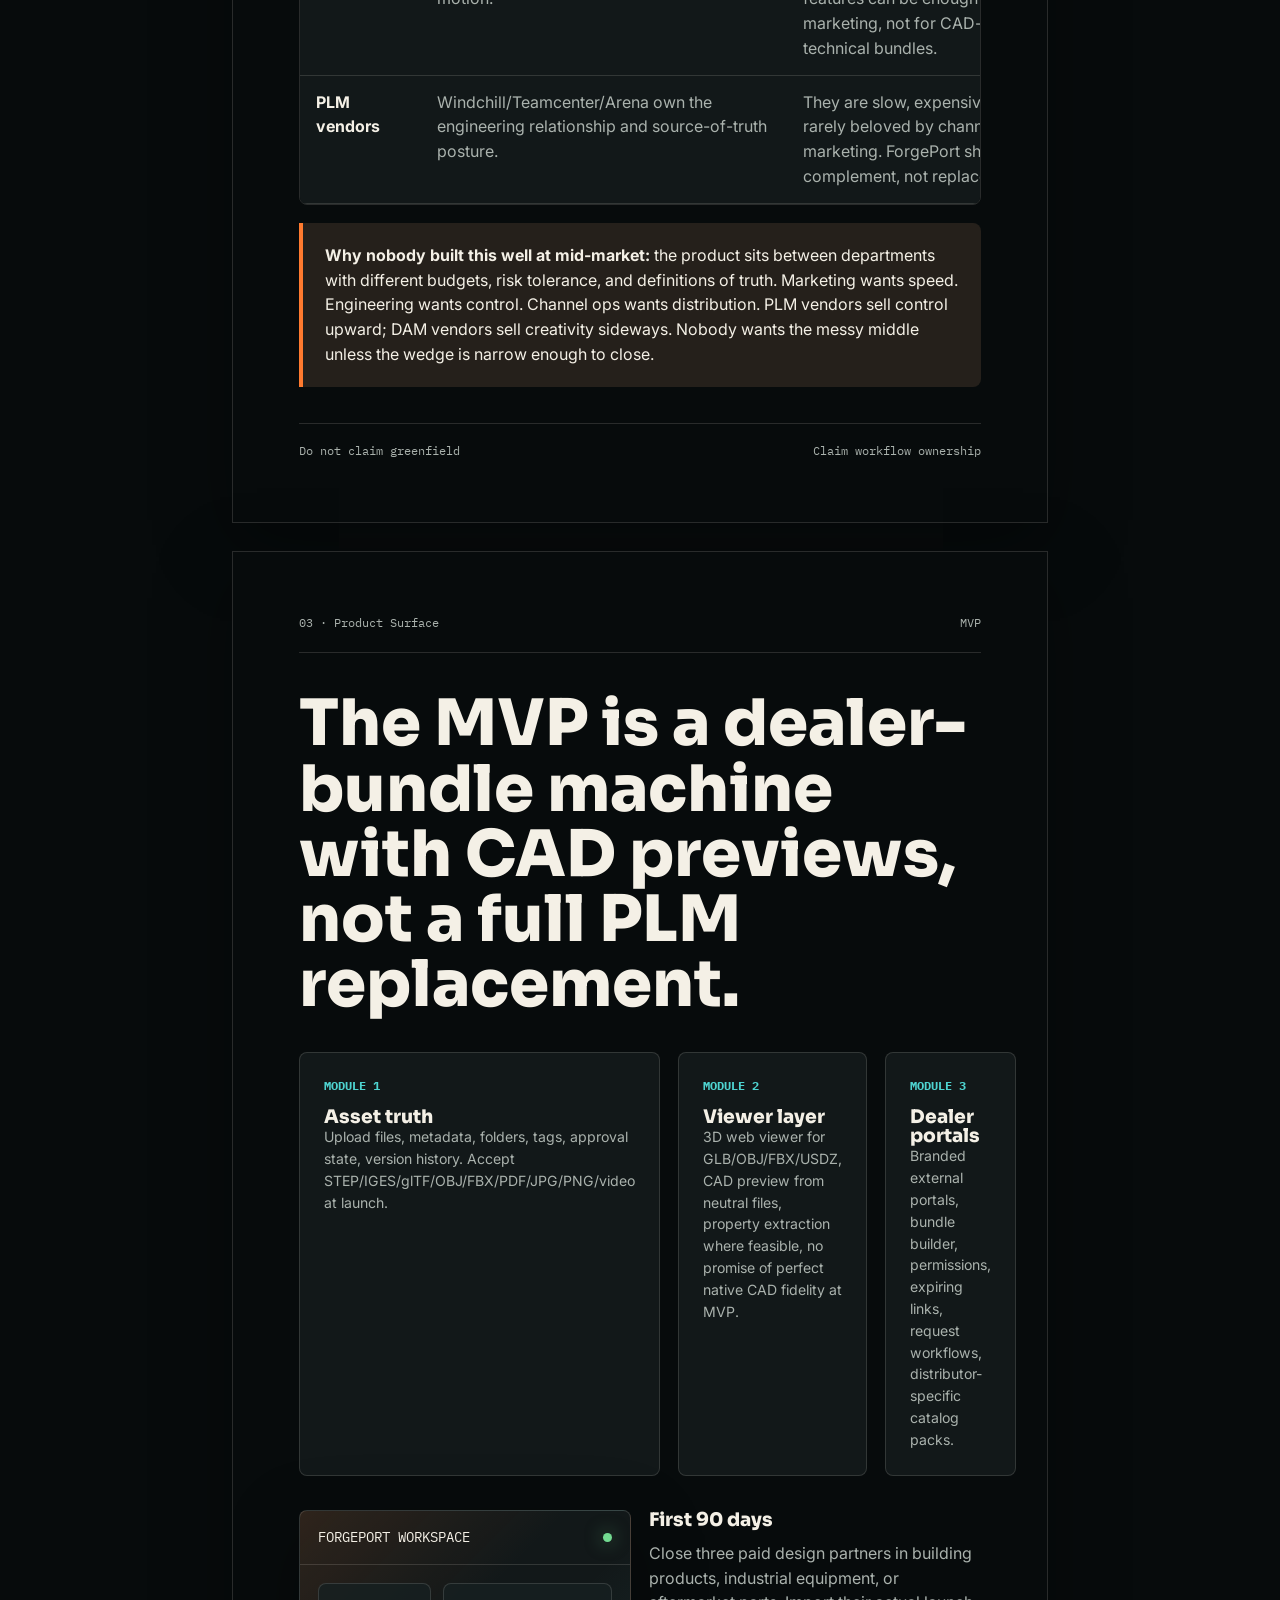
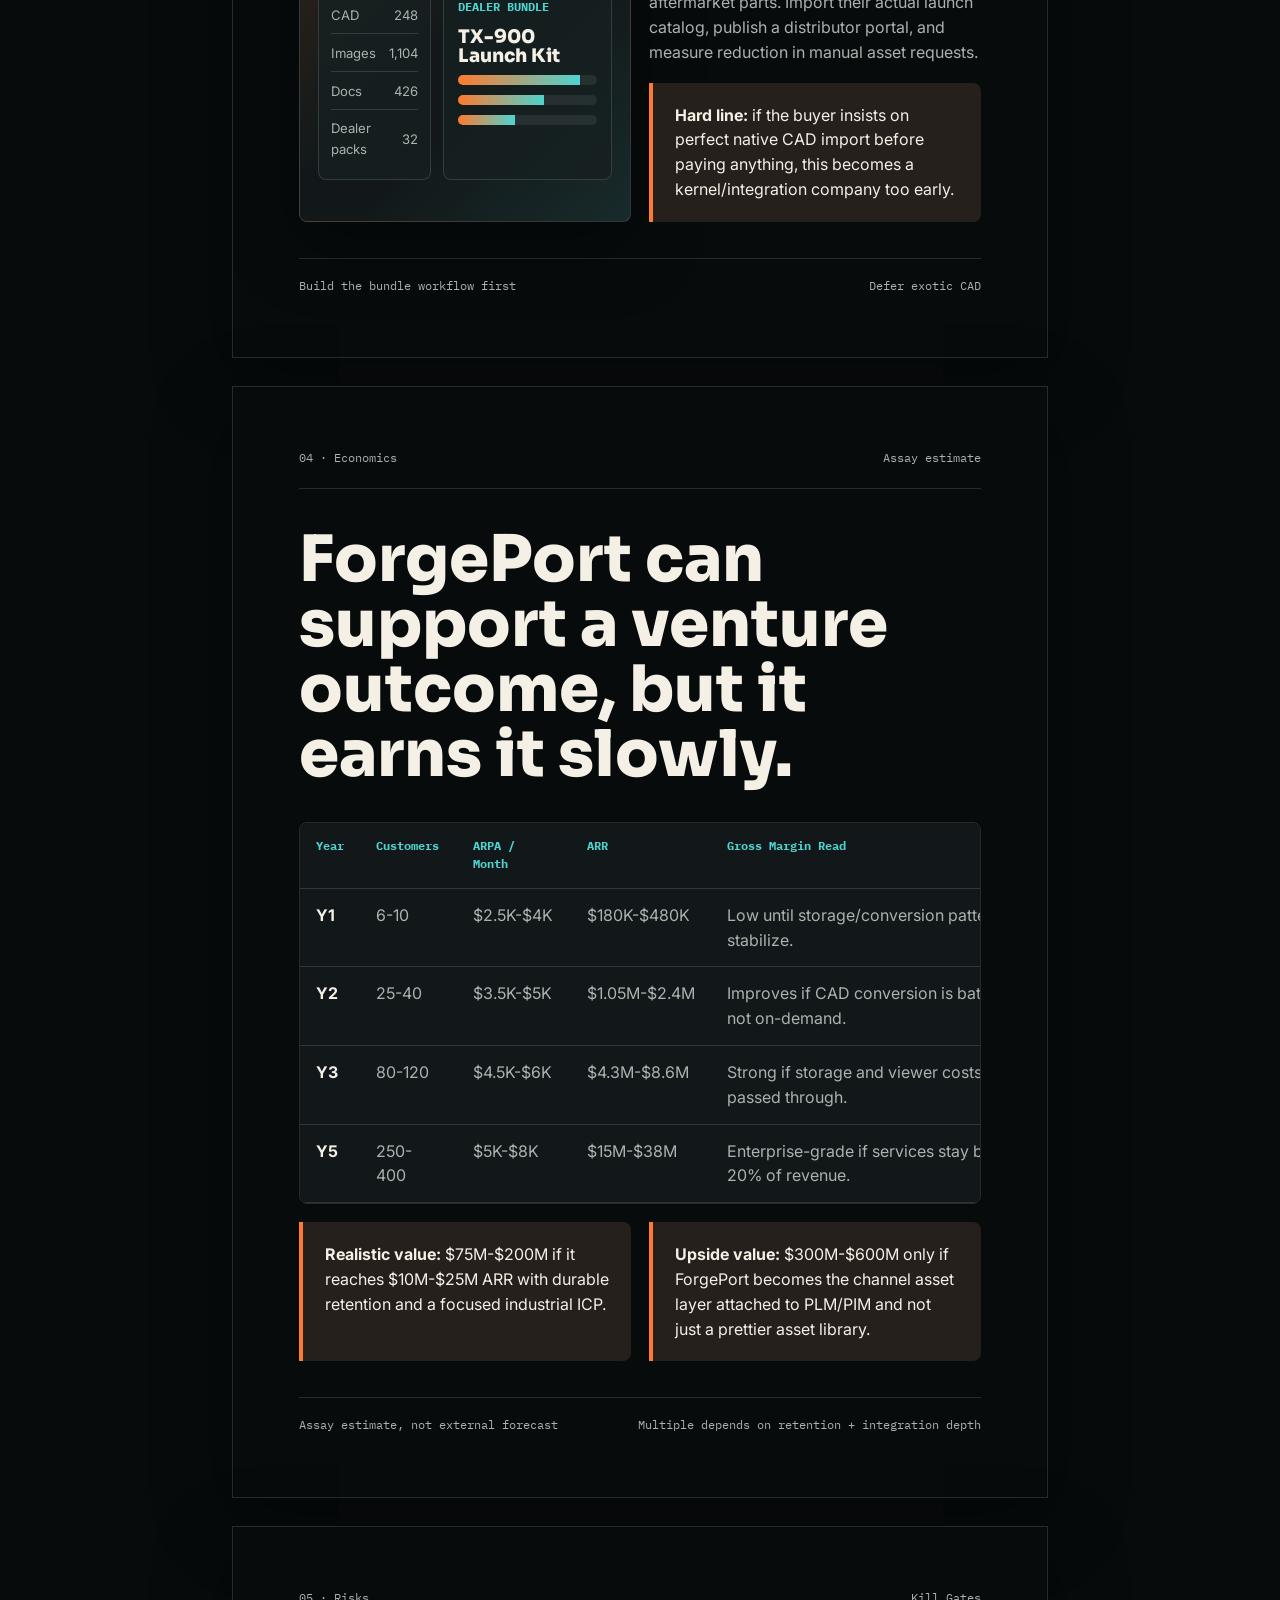
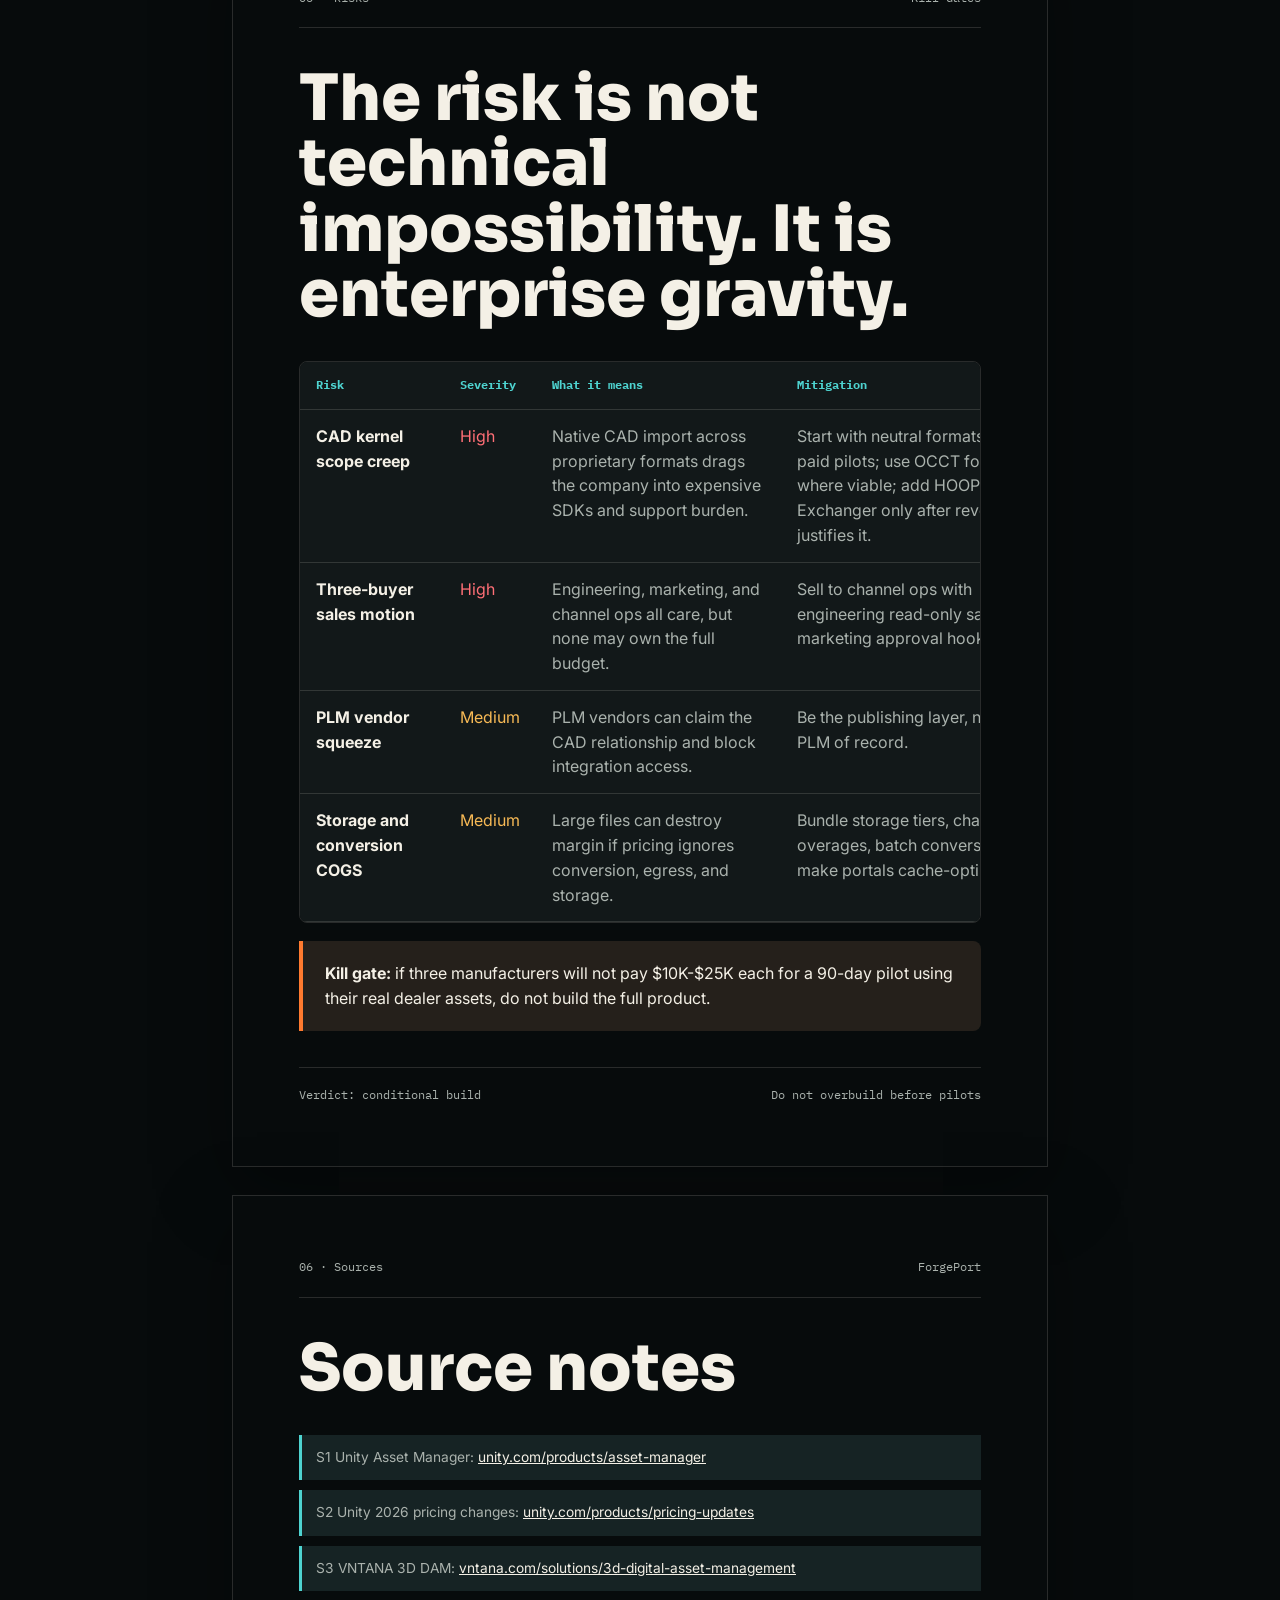
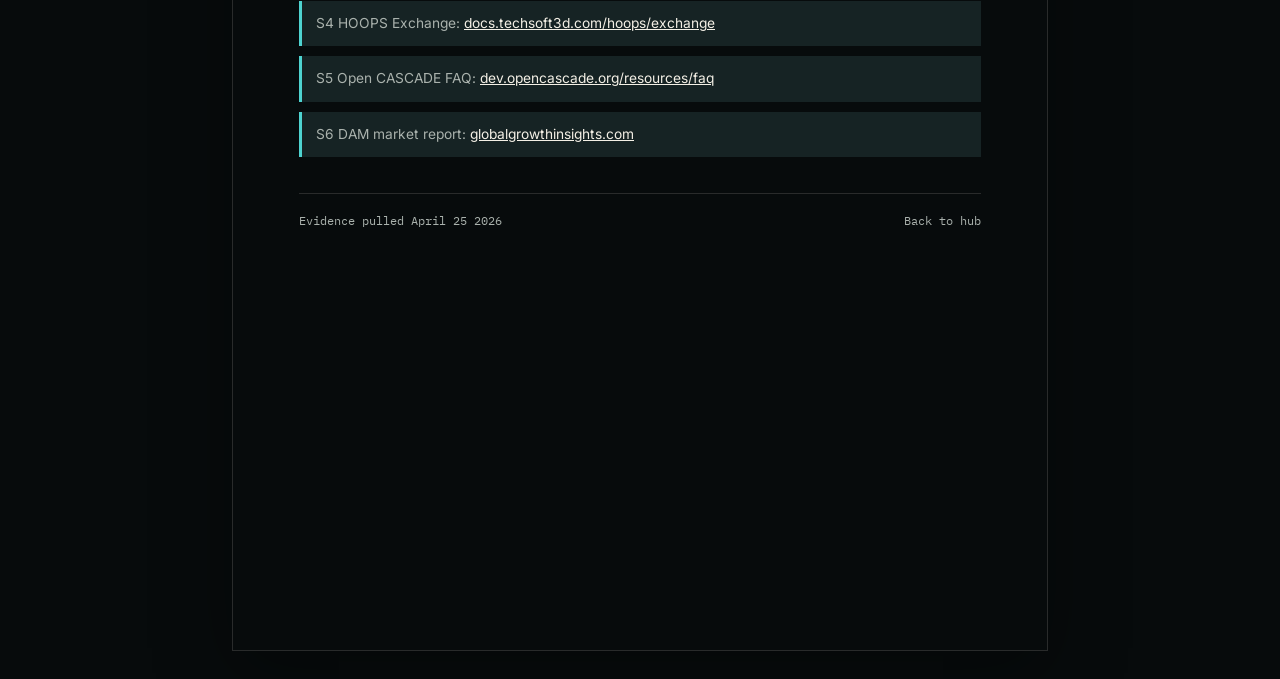
==== commit 228f8708: "Add fourth idea — No Bad Company members-platform vetting Adds 9-section adversarial deck for Adam's" ====
--- a/decks/01-forgeport/index.html
+++ b/decks/01-forgeport/index.html
@@ -7,6 +7,7 @@
 <link rel="preconnect" href="https://fonts.googleapis.com">
 <link rel="preconnect" href="https://fonts.gstatic.com" crossorigin>
 <link href="https://fonts.googleapis.com/css2?family=IBM+Plex+Mono:wght@400;600;700&family=Inter:wght@400;500;600;700;800&family=Sora:wght@600;700;800&display=swap" rel="stylesheet">
+<link rel="icon" href="../../favicon.svg" type="image/svg+xml" />
 <link rel="stylesheet" href="../../_shared/styles.css" />
 </head>
 <body class="brand-forge">
@@ -17,6 +18,7 @@
       <a href="../../index.html">Hub</a>
       <a href="../02-sceneyield/index.html">SceneYield</a>
       <a href="../03-threadline/index.html">Threadline</a>
+      <a href="../05-no-bad-company/index.html">No Bad Company</a>
       <a href="../04-final-comparison/index.html">Comparison</a>
     </div>
   </div>
--- a/_shared/styles.css
+++ b/_shared/styles.css
@@ -354,7 +354,7 @@
 
 .deck-grid {
   display: grid;
-  grid-template-columns: repeat(4, 1fr);
+  grid-template-columns: repeat(auto-fit, minmax(230px, 1fr));
   gap: 18px;
 }
 
@@ -632,6 +632,18 @@
   --accent-3: #ff7e67;
 }
 
+.brand-nbc {
+  --page: #0a0708;
+  --surface: #161012;
+  --surface-2: #1f1719;
+  --surface-3: #2c2225;
+  --text: #f7eedc;
+  --muted: #b8a9a3;
+  --accent: #b54848;
+  --accent-2: #d4af6a;
+  --accent-3: #6e8a76;
+}
+
 .small {
   font-size: 0.88rem;
 }
